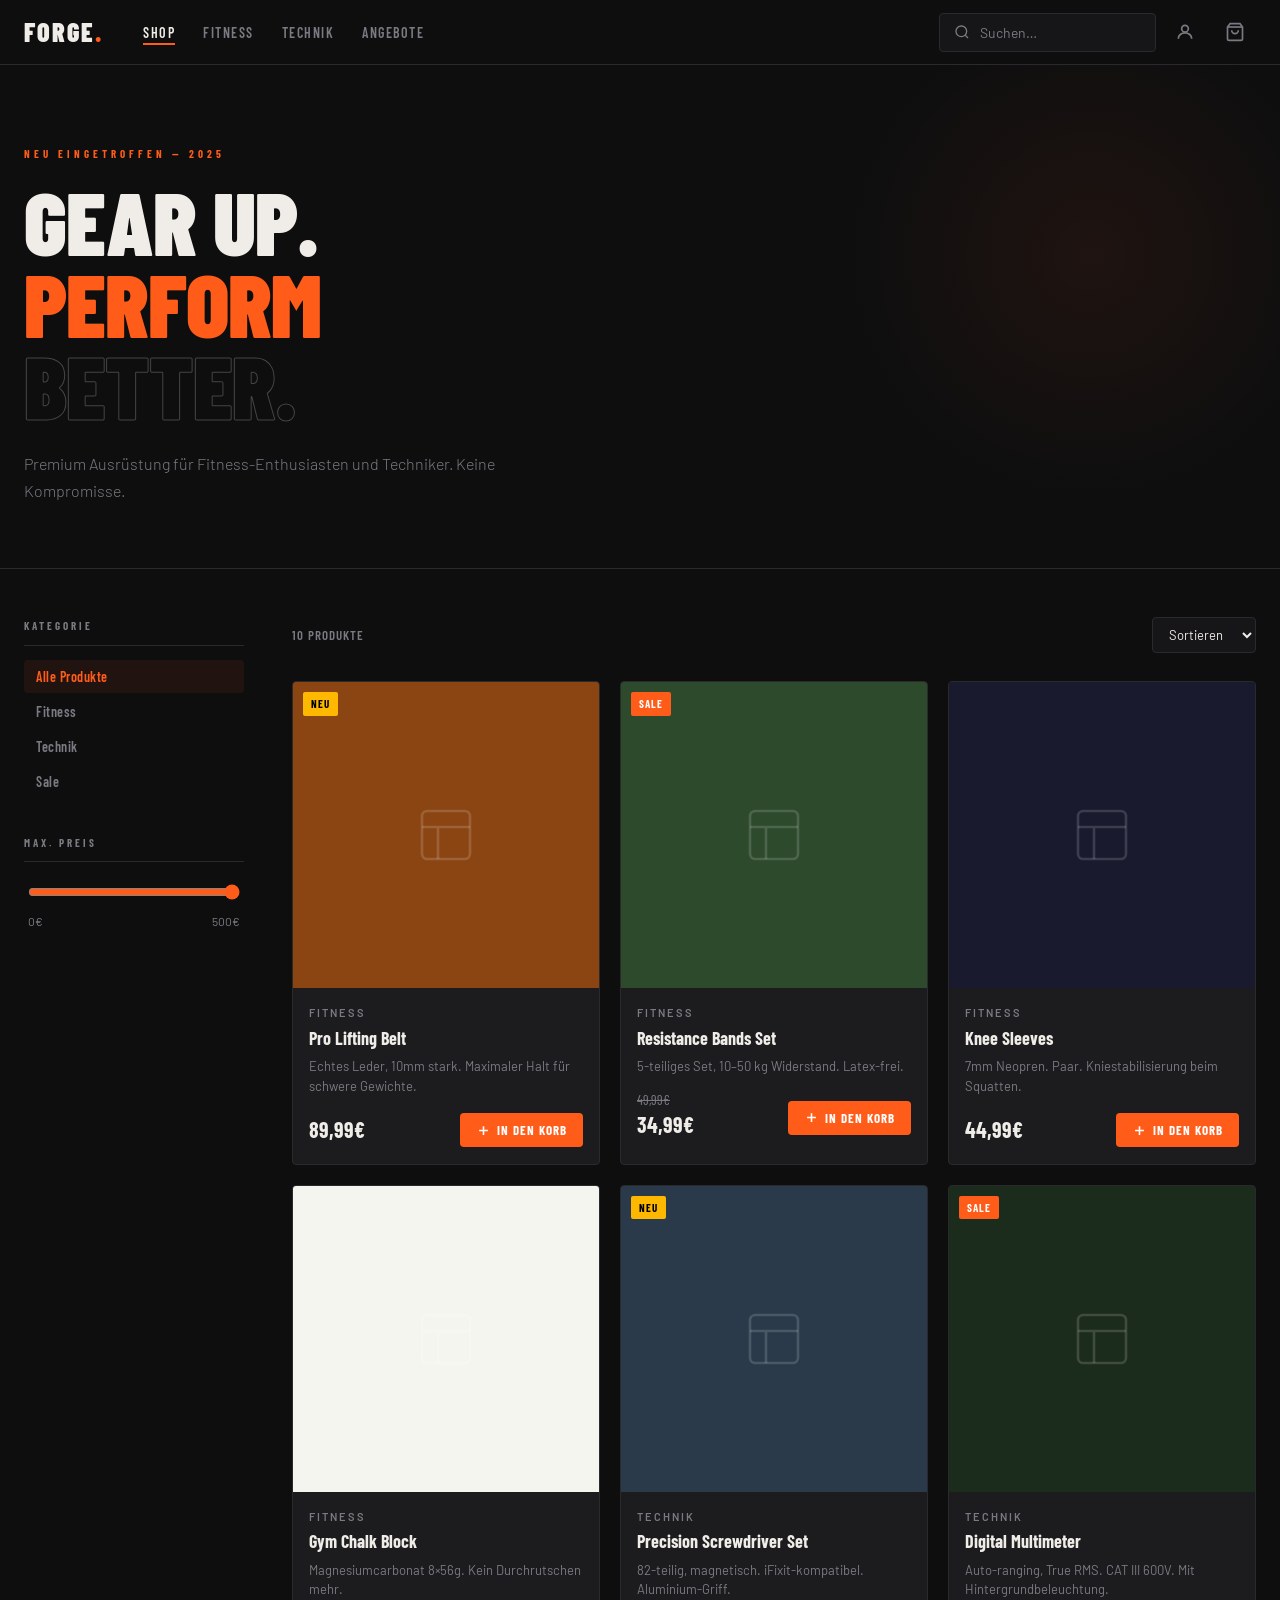
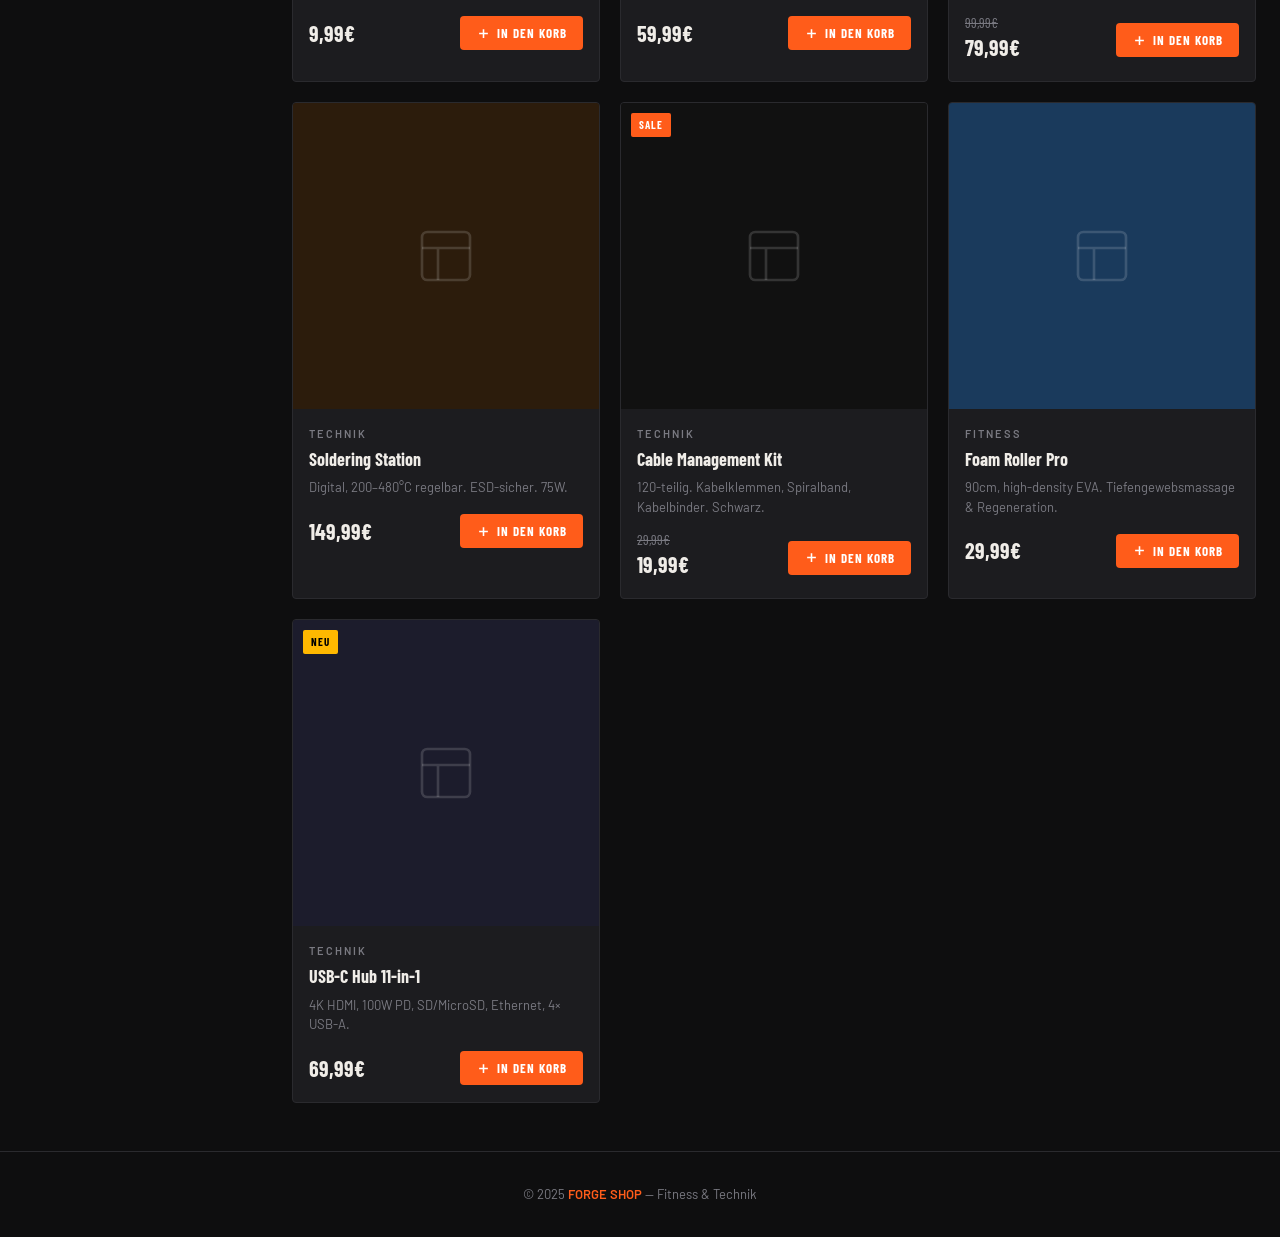
==== index.html @ 9ef71832 "Initial commit" ====
<!DOCTYPE html>
<html lang="de">
<head>
  <meta charset="UTF-8">
  <meta name="viewport" content="width=device-width, initial-scale=1.0">
  <title>FORGE SHOP</title>
  <link rel="stylesheet" href="styles/base.css">
  <link rel="stylesheet" href="styles/nav.css">
  <link rel="stylesheet" href="styles/layout.css">
  <link rel="stylesheet" href="styles/products.css">
  <link rel="stylesheet" href="styles/cart.css">
  <link rel="stylesheet" href="styles/utils.css">
</head>
<body>

<nav class="navbar">
  <div class="nav-inner">
    <a href="index.html" class="logo">FORGE<span>.</span></a>
    <ul class="nav-links">
      <li><a href="index.html" class="active">Shop</a></li>
      <li><a href="#fitness">Fitness</a></li>
      <li><a href="#technik">Technik</a></li>
      <li><a href="#angebote">Angebote</a></li>
    </ul>
    <div class="nav-actions">
      <div class="search-bar">
        <svg viewBox="0 0 24 24" fill="none" stroke="currentColor" stroke-width="2"><circle cx="11" cy="11" r="8"/><path d="m21 21-4.35-4.35"/></svg>
        <input type="text" id="searchInput" placeholder="Suchen…">
      </div>
      <a href="profile.html" class="nav-btn" title="Profil">
        <svg viewBox="0 0 24 24" fill="none" stroke="currentColor" stroke-width="2"><circle cx="12" cy="8" r="4"/><path d="M4 20c0-4 3.6-7 8-7s8 3 8 7"/></svg>
      </a>
      <button class="nav-btn" id="cartBtn" title="Warenkorb">
        <svg viewBox="0 0 24 24" fill="none" stroke="currentColor" stroke-width="2"><path d="M6 2 3 6v14a2 2 0 0 0 2 2h14a2 2 0 0 0 2-2V6l-3-4z"/><line x1="3" y1="6" x2="21" y2="6"/><path d="M16 10a4 4 0 0 1-8 0"/></svg>
        <span class="cart-count" id="cartCount">0</span>
      </button>
    </div>
  </div>
</nav>

<section class="hero">
  <div class="hero-inner">
    <div class="hero-label">Neu eingetroffen — 2025</div>
    <h1>
      GEAR UP.<br>
      <em>PERFORM</em><br>
      <span class="outline">BETTER.</span>
    </h1>
    <p class="hero-sub">Premium Ausrüstung für Fitness-Enthusiasten und Techniker. Keine Kompromisse.</p>
  </div>
</section>

<div class="shop-layout">
  <aside class="sidebar">
    <div class="sidebar-section">
      <div class="sidebar-title">Kategorie</div>
      <button class="filter-btn active" data-filter="all">Alle Produkte</button>
      <button class="filter-btn" data-filter="fitness">Fitness</button>
      <button class="filter-btn" data-filter="technik">Technik</button>
      <button class="filter-btn" data-filter="sale">Sale</button>
    </div>
    <div class="sidebar-section">
      <div class="sidebar-title">Max. Preis</div>
      <div class="price-range">
        <input type="range" id="priceRange" min="0" max="500" value="500" step="10">
        <div class="price-labels">
          <span>0€</span>
          <span id="priceVal">500€</span>
        </div>
      </div>
    </div>
  </aside>

  <main>
    <div class="products-header">
      <span class="products-count" id="productsCount">— Produkte</span>
      <select class="sort-select" id="sortSelect">
        <option value="default">Sortieren</option>
        <option value="price-asc">Preis ↑</option>
        <option value="price-desc">Preis ↓</option>
        <option value="name">Name A–Z</option>
      </select>
    </div>
    <div class="products-grid" id="productsGrid"></div>
  </main>
</div>

<div class="cart-overlay" id="cartOverlay"></div>
<div class="cart-drawer" id="cartDrawer">
  <div class="cart-head">
    <h2>Warenkorb</h2>
    <button class="cart-close" id="cartClose">
      <svg viewBox="0 0 24 24" fill="none" stroke="currentColor" stroke-width="2"><line x1="18" y1="6" x2="6" y2="18"/><line x1="6" y1="6" x2="18" y2="18"/></svg>
    </button>
  </div>
  <div class="cart-items" id="cartItems"></div>
  <div class="cart-foot" id="cartFoot" style="display:none">
    <div class="cart-summary">
      <span class="cart-total-label">Gesamt</span>
      <span class="cart-total-price" id="cartTotal">0,00€</span>
    </div>
    <button class="btn-checkout">Zur Kasse →</button>
  </div>
</div>

<div class="toast-container" id="toastContainer"></div>

<footer>
  <p>© 2025 <strong>FORGE SHOP</strong> — Fitness &amp; Technik</p>
</footer>

<script src="js/data.js"></script>
<script src="js/cart.js"></script>
<script src="js/shop.js"></script>
</body>
</html>
---- styles/base.css ----
@import url('https://fonts.googleapis.com/css2?family=Barlow+Condensed:wght@400;600;700;900&family=Barlow:wght@300;400;500&display=swap');

*, *::before, *::after { box-sizing: border-box; margin: 0; padding: 0; }

:root {
  --bg:       #0e0e0f;
  --surface:  #161618;
  --card:     #1c1c1f;
  --border:   #2a2a2e;
  --accent:   #ff5c1a;
  --accent2:  #ffb800;
  --text:     #f0ede8;
  --muted:    #7a7a82;
  --success:  #2dce6e;

  --font-display: 'Barlow Condensed', sans-serif;
  --font-body:    'Barlow', sans-serif;

  --radius: 4px;
  --gap: 24px;
}

html { scroll-behavior: smooth; }

body {
  background: var(--bg);
  color: var(--text);
  font-family: var(--font-body);
  font-size: 15px;
  line-height: 1.6;
  min-height: 100vh;
}

a { color: inherit; text-decoration: none; }
button { cursor: pointer; border: none; background: none; font-family: inherit; }
img { display: block; max-width: 100%; }
ul { list-style: none; }

::-webkit-scrollbar { width: 6px; }
::-webkit-scrollbar-track { background: var(--bg); }
::-webkit-scrollbar-thumb { background: var(--border); border-radius: 3px; }
::-webkit-scrollbar-thumb:hover { background: var(--muted); }
---- styles/nav.css ----
.navbar {
  position: sticky;
  top: 0;
  z-index: 100;
  background: var(--bg);
  border-bottom: 1px solid var(--border);
  padding: 0 var(--gap);
}

.nav-inner {
  max-width: 1280px;
  margin: 0 auto;
  height: 64px;
  display: flex;
  align-items: center;
  gap: 40px;
}

.logo {
  font-family: var(--font-display);
  font-weight: 900;
  font-size: 26px;
  letter-spacing: 2px;
  text-transform: uppercase;
  color: var(--text);
  white-space: nowrap;
}

.logo span { color: var(--accent); }

.nav-links {
  display: flex;
  gap: 28px;
  flex: 1;
}

.nav-links a {
  font-family: var(--font-display);
  font-weight: 600;
  font-size: 14px;
  letter-spacing: 1.5px;
  text-transform: uppercase;
  color: var(--muted);
  transition: color 0.2s;
}

.nav-links a:hover,
.nav-links a.active { color: var(--text); }

.nav-links a.active {
  position: relative;
}

.nav-links a.active::after {
  content: '';
  position: absolute;
  bottom: -4px;
  left: 0; right: 0;
  height: 2px;
  background: var(--accent);
}

.nav-actions {
  display: flex;
  align-items: center;
  gap: 8px;
  margin-left: auto;
}

.nav-btn {
  position: relative;
  width: 42px;
  height: 42px;
  display: flex;
  align-items: center;
  justify-content: center;
  border-radius: var(--radius);
  color: var(--muted);
  transition: color 0.2s, background 0.2s;
}

.nav-btn:hover {
  color: var(--text);
  background: var(--surface);
}

.nav-btn svg { width: 20px; height: 20px; }

.cart-count {
  position: absolute;
  top: 4px;
  right: 4px;
  min-width: 18px;
  height: 18px;
  background: var(--accent);
  color: #fff;
  font-size: 10px;
  font-weight: 700;
  border-radius: 9px;
  display: flex;
  align-items: center;
  justify-content: center;
  padding: 0 4px;
  line-height: 1;
  transform: scale(0);
  transition: transform 0.2s cubic-bezier(.34,1.56,.64,1);
}

.cart-count.visible { transform: scale(1); }

@media (max-width: 768px) {
  .nav-links { display: none; }
  .nav-inner { gap: 16px; }
}
---- styles/layout.css ----
.hero {
  border-bottom: 1px solid var(--border);
  padding: 80px var(--gap) 64px;
  position: relative;
  overflow: hidden;
}

.hero::before {
  content: '';
  position: absolute;
  top: -60px; right: -60px;
  width: 500px; height: 500px;
  background: radial-gradient(circle, rgba(255,92,26,0.07) 0%, transparent 70%);
  pointer-events: none;
}

.hero-inner {
  max-width: 1280px;
  margin: 0 auto;
}

.hero-label {
  font-family: var(--font-display);
  font-size: 11px;
  font-weight: 700;
  letter-spacing: 4px;
  text-transform: uppercase;
  color: var(--accent);
  margin-bottom: 16px;
}

.hero h1 {
  font-family: var(--font-display);
  font-weight: 900;
  font-size: clamp(48px, 7vw, 96px);
  line-height: 0.92;
  text-transform: uppercase;
  letter-spacing: -1px;
  margin-bottom: 24px;
}

.hero h1 em {
  font-style: normal;
  color: var(--accent);
  -webkit-text-stroke: 0px;
}

.hero h1 .outline {
  -webkit-text-stroke: 1px rgba(240,237,232,0.25);
  color: transparent;
}

.hero-sub {
  font-size: 16px;
  color: var(--muted);
  font-weight: 300;
  max-width: 480px;
  line-height: 1.7;
}

.shop-layout {
  max-width: 1280px;
  margin: 0 auto;
  padding: 48px var(--gap);
  display: grid;
  grid-template-columns: 220px 1fr;
  gap: 48px;
}

@media (max-width: 900px) {
  .shop-layout { grid-template-columns: 1fr; }
  .sidebar { display: flex; gap: 16px; flex-wrap: wrap; }
}

.sidebar-section { margin-bottom: 36px; }

.sidebar-title {
  font-family: var(--font-display);
  font-size: 11px;
  font-weight: 700;
  letter-spacing: 3px;
  text-transform: uppercase;
  color: var(--muted);
  margin-bottom: 14px;
  padding-bottom: 10px;
  border-bottom: 1px solid var(--border);
}

.filter-btn {
  display: block;
  width: 100%;
  text-align: left;
  padding: 8px 12px;
  border-radius: var(--radius);
  font-family: var(--font-display);
  font-weight: 600;
  font-size: 14px;
  letter-spacing: 0.5px;
  color: var(--muted);
  transition: color 0.15s, background 0.15s;
  margin-bottom: 2px;
}

.filter-btn:hover { color: var(--text); background: var(--surface); }
.filter-btn.active { color: var(--accent); background: rgba(255,92,26,0.08); }

.price-range { padding: 0 4px; }

.price-range input[type=range] {
  width: 100%;
  accent-color: var(--accent);
  margin-top: 8px;
}

.price-labels {
  display: flex;
  justify-content: space-between;
  font-size: 12px;
  color: var(--muted);
  margin-top: 6px;
}
---- styles/products.css ----
.products-header {
  display: flex;
  align-items: center;
  justify-content: space-between;
  margin-bottom: 28px;
  gap: 16px;
}

.products-count {
  font-family: var(--font-display);
  font-size: 13px;
  font-weight: 600;
  letter-spacing: 1px;
  color: var(--muted);
  text-transform: uppercase;
}

.sort-select {
  background: var(--surface);
  border: 1px solid var(--border);
  color: var(--text);
  font-family: var(--font-body);
  font-size: 13px;
  padding: 8px 12px;
  border-radius: var(--radius);
  cursor: pointer;
}

.sort-select:focus { outline: none; border-color: var(--accent); }

.products-grid {
  display: grid;
  grid-template-columns: repeat(auto-fill, minmax(240px, 1fr));
  gap: 20px;
}

.product-card {
  background: var(--card);
  border: 1px solid var(--border);
  border-radius: var(--radius);
  overflow: hidden;
  transition: border-color 0.2s, transform 0.2s;
  cursor: pointer;
}

.product-card:hover {
  border-color: rgba(255,92,26,0.4);
  transform: translateY(-3px);
}

.product-img {
  width: 100%;
  aspect-ratio: 1 / 1;
  background: var(--surface);
  display: flex;
  align-items: center;
  justify-content: center;
  overflow: hidden;
  position: relative;
}

.product-img img {
  width: 100%;
  height: 100%;
  object-fit: cover;
  transition: transform 0.4s;
}

.product-card:hover .product-img img { transform: scale(1.04); }

.product-badge {
  position: absolute;
  top: 10px;
  left: 10px;
  background: var(--accent);
  color: #fff;
  font-family: var(--font-display);
  font-size: 11px;
  font-weight: 700;
  letter-spacing: 1px;
  text-transform: uppercase;
  padding: 3px 8px;
  border-radius: 2px;
}

.product-badge.new { background: var(--accent2); color: #000; }
.product-badge.sale { background: var(--accent); }

.product-info {
  padding: 16px;
}

.product-category {
  font-size: 11px;
  font-weight: 600;
  letter-spacing: 2px;
  text-transform: uppercase;
  color: var(--muted);
  margin-bottom: 6px;
}

.product-name {
  font-family: var(--font-display);
  font-weight: 700;
  font-size: 18px;
  line-height: 1.2;
  margin-bottom: 8px;
  color: var(--text);
}

.product-desc {
  font-size: 13px;
  color: var(--muted);
  margin-bottom: 16px;
  line-height: 1.5;
}

.product-footer {
  display: flex;
  align-items: center;
  justify-content: space-between;
  gap: 12px;
}

.product-price {
  font-family: var(--font-display);
  font-weight: 700;
  font-size: 22px;
  color: var(--text);
}

.product-price .old-price {
  font-size: 14px;
  color: var(--muted);
  text-decoration: line-through;
  font-weight: 400;
  display: block;
  line-height: 1;
}

.btn-cart {
  display: flex;
  align-items: center;
  gap: 6px;
  padding: 9px 16px;
  background: var(--accent);
  color: #fff;
  font-family: var(--font-display);
  font-weight: 700;
  font-size: 13px;
  letter-spacing: 1px;
  text-transform: uppercase;
  border-radius: var(--radius);
  transition: background 0.2s, transform 0.15s;
  white-space: nowrap;
}

.btn-cart:hover { background: #e04a10; }
.btn-cart:active { transform: scale(0.96); }
.btn-cart svg { width: 15px; height: 15px; flex-shrink: 0; }

.btn-cart.added {
  background: var(--success);
}
---- styles/cart.css ----
.cart-overlay {
  position: fixed;
  inset: 0;
  background: rgba(0,0,0,0.6);
  z-index: 200;
  opacity: 0;
  pointer-events: none;
  transition: opacity 0.3s;
}

.cart-overlay.open { opacity: 1; pointer-events: all; }

.cart-drawer {
  position: fixed;
  top: 0; right: 0;
  width: 420px;
  max-width: 100vw;
  height: 100%;
  background: var(--surface);
  border-left: 1px solid var(--border);
  z-index: 201;
  display: flex;
  flex-direction: column;
  transform: translateX(100%);
  transition: transform 0.35s cubic-bezier(0.4, 0, 0.2, 1);
}

.cart-drawer.open { transform: translateX(0); }

.cart-head {
  display: flex;
  align-items: center;
  justify-content: space-between;
  padding: 20px 24px;
  border-bottom: 1px solid var(--border);
}

.cart-head h2 {
  font-family: var(--font-display);
  font-weight: 900;
  font-size: 22px;
  letter-spacing: 1px;
  text-transform: uppercase;
}

.cart-close {
  width: 36px;
  height: 36px;
  display: flex;
  align-items: center;
  justify-content: center;
  border-radius: var(--radius);
  color: var(--muted);
  transition: color 0.2s, background 0.2s;
}

.cart-close:hover { color: var(--text); background: var(--card); }
.cart-close svg { width: 20px; height: 20px; }

.cart-items {
  flex: 1;
  overflow-y: auto;
  padding: 16px 24px;
}

.cart-empty {
  display: flex;
  flex-direction: column;
  align-items: center;
  justify-content: center;
  height: 100%;
  gap: 16px;
  color: var(--muted);
  text-align: center;
}

.cart-empty svg { width: 48px; height: 48px; opacity: 0.3; }

.cart-empty p {
  font-family: var(--font-display);
  font-size: 16px;
  font-weight: 600;
  letter-spacing: 1px;
  text-transform: uppercase;
}

.cart-item {
  display: grid;
  grid-template-columns: 72px 1fr auto;
  gap: 14px;
  align-items: center;
  padding: 14px 0;
  border-bottom: 1px solid var(--border);
}

.cart-item:last-child { border-bottom: none; }

.cart-item-img {
  width: 72px;
  height: 72px;
  border-radius: var(--radius);
  background: var(--card);
  object-fit: cover;
}

.cart-item-name {
  font-family: var(--font-display);
  font-weight: 700;
  font-size: 16px;
  line-height: 1.2;
  margin-bottom: 4px;
}

.cart-item-price {
  font-size: 13px;
  color: var(--accent);
  font-weight: 500;
}

.cart-item-qty {
  display: flex;
  align-items: center;
  gap: 8px;
  margin-top: 8px;
}

.qty-btn {
  width: 26px;
  height: 26px;
  display: flex;
  align-items: center;
  justify-content: center;
  background: var(--card);
  border: 1px solid var(--border);
  border-radius: 2px;
  color: var(--text);
  font-size: 16px;
  line-height: 1;
  transition: background 0.15s, border-color 0.15s;
}

.qty-btn:hover { background: var(--border); border-color: var(--muted); }

.qty-num {
  font-family: var(--font-display);
  font-weight: 700;
  font-size: 16px;
  min-width: 20px;
  text-align: center;
}

.cart-item-remove {
  color: var(--muted);
  padding: 4px;
  border-radius: 2px;
  transition: color 0.15s;
  align-self: flex-start;
}

.cart-item-remove:hover { color: var(--accent); }
.cart-item-remove svg { width: 16px; height: 16px; }

.cart-foot {
  padding: 20px 24px;
  border-top: 1px solid var(--border);
  background: var(--card);
}

.cart-summary {
  display: flex;
  justify-content: space-between;
  align-items: center;
  margin-bottom: 16px;
}

.cart-total-label {
  font-family: var(--font-display);
  font-size: 12px;
  font-weight: 700;
  letter-spacing: 2px;
  text-transform: uppercase;
  color: var(--muted);
}

.cart-total-price {
  font-family: var(--font-display);
  font-weight: 900;
  font-size: 28px;
  color: var(--text);
}

.btn-checkout {
  display: block;
  width: 100%;
  padding: 16px;
  background: var(--accent);
  color: #fff;
  font-family: var(--font-display);
  font-weight: 900;
  font-size: 16px;
  letter-spacing: 2px;
  text-transform: uppercase;
  border-radius: var(--radius);
  text-align: center;
  transition: background 0.2s;
}

.btn-checkout:hover { background: #e04a10; }
---- styles/utils.css ----
.toast-container {
  position: fixed;
  bottom: 24px;
  right: 24px;
  z-index: 300;
  display: flex;
  flex-direction: column;
  gap: 10px;
  pointer-events: none;
}

.toast {
  background: var(--card);
  border: 1px solid var(--border);
  border-left: 3px solid var(--accent);
  color: var(--text);
  font-family: var(--font-display);
  font-weight: 600;
  font-size: 14px;
  letter-spacing: 0.5px;
  padding: 14px 18px;
  border-radius: var(--radius);
  box-shadow: 0 8px 32px rgba(0,0,0,0.4);
  transform: translateX(120%);
  transition: transform 0.3s cubic-bezier(0.4,0,0.2,1);
  min-width: 240px;
}

.toast.show { transform: translateX(0); }
.toast.success { border-left-color: var(--success); }

.page { display: none; }
.page.active { display: block; }

.search-bar {
  display: flex;
  align-items: center;
  gap: 10px;
  background: var(--surface);
  border: 1px solid var(--border);
  border-radius: var(--radius);
  padding: 0 14px;
  flex: 1;
  max-width: 340px;
  transition: border-color 0.2s;
}

.search-bar:focus-within { border-color: var(--accent); }

.search-bar svg { width: 16px; height: 16px; color: var(--muted); flex-shrink: 0; }

.search-bar input {
  flex: 1;
  background: none;
  border: none;
  color: var(--text);
  font-family: var(--font-body);
  font-size: 14px;
  padding: 10px 0;
}

.search-bar input::placeholder { color: var(--muted); }
.search-bar input:focus { outline: none; }

.no-results {
  grid-column: 1/-1;
  text-align: center;
  padding: 60px 20px;
  color: var(--muted);
}

.no-results p {
  font-family: var(--font-display);
  font-size: 18px;
  font-weight: 600;
  letter-spacing: 1px;
  text-transform: uppercase;
}

footer {
  border-top: 1px solid var(--border);
  padding: 32px var(--gap);
  text-align: center;
  color: var(--muted);
  font-size: 13px;
}

footer strong { color: var(--accent); font-weight: 600; }
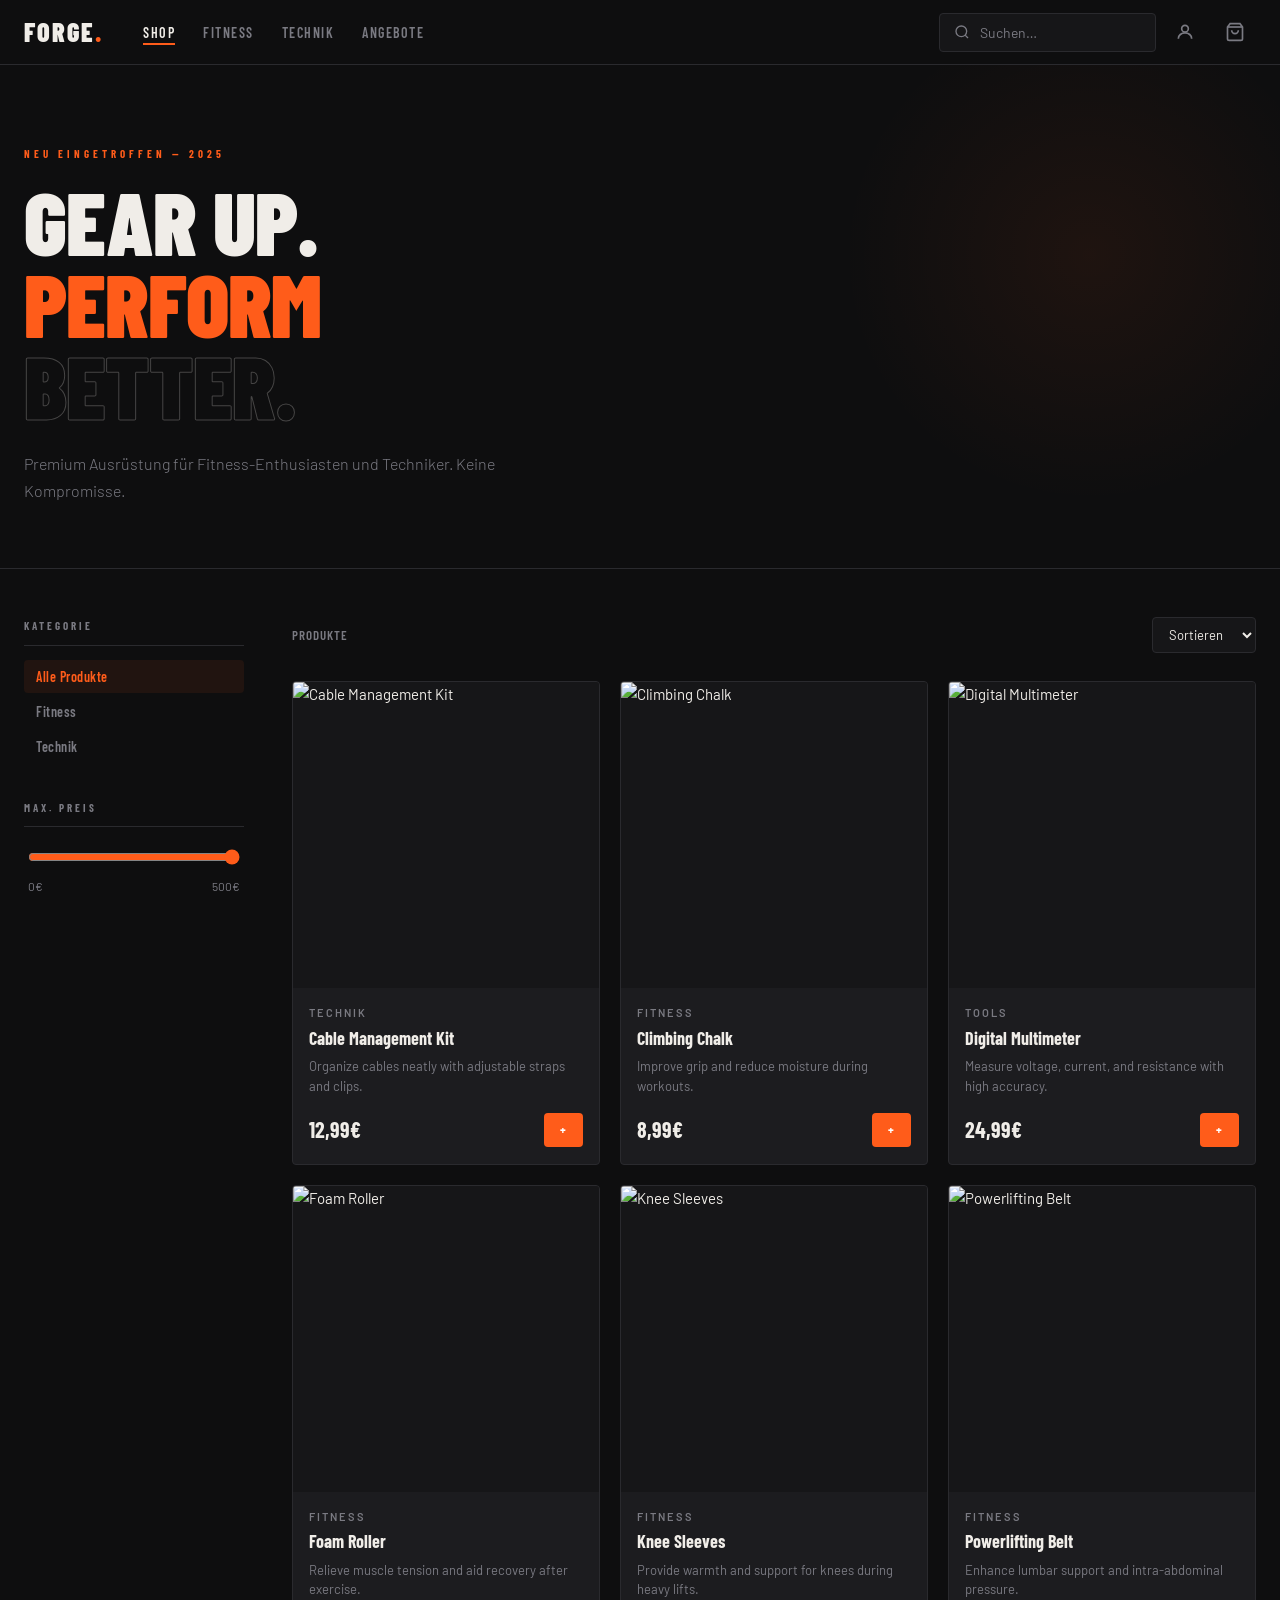
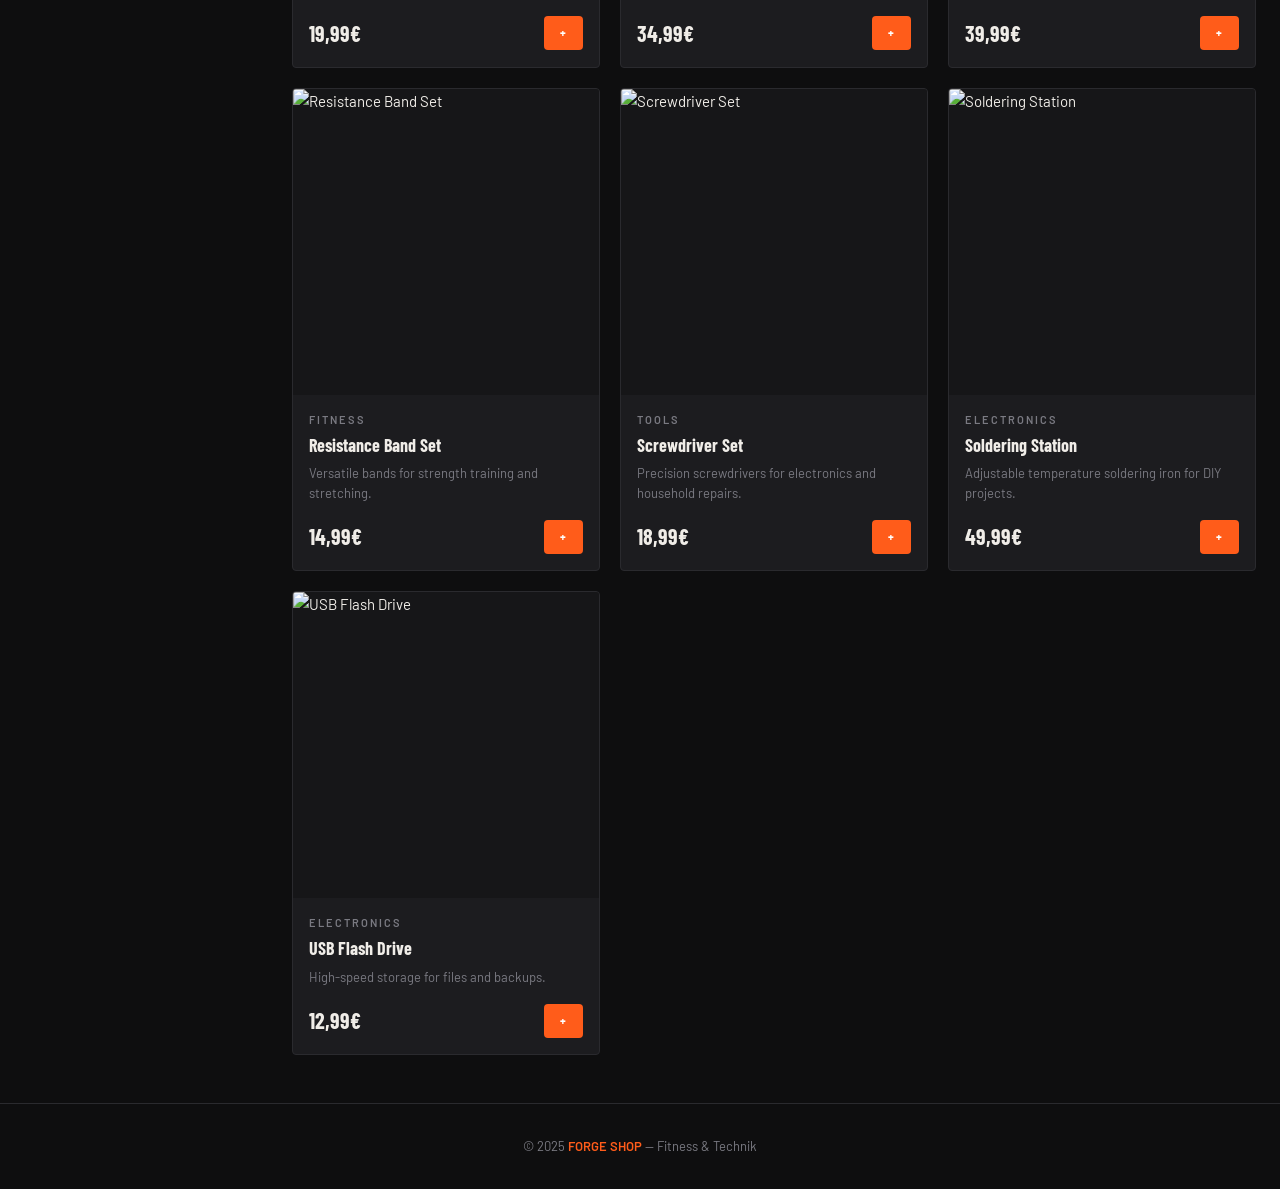
==== commit 81924822: "produkte in js geladen und in products-grid hochgeladen alle produkte" ====
--- a/index.html
+++ b/index.html
@@ -30,7 +30,7 @@
       <a href="profile.html" class="nav-btn" title="Profil">
         <svg viewBox="0 0 24 24" fill="none" stroke="currentColor" stroke-width="2"><circle cx="12" cy="8" r="4"/><path d="M4 20c0-4 3.6-7 8-7s8 3 8 7"/></svg>
       </a>
-      <button class="nav-btn" id="cartBtn" title="Warenkorb">
+      <button class="nav-btn" >
         <svg viewBox="0 0 24 24" fill="none" stroke="currentColor" stroke-width="2"><path d="M6 2 3 6v14a2 2 0 0 0 2 2h14a2 2 0 0 0 2-2V6l-3-4z"/><line x1="3" y1="6" x2="21" y2="6"/><path d="M16 10a4 4 0 0 1-8 0"/></svg>
         <span class="cart-count" id="cartCount">0</span>
       </button>
@@ -54,10 +54,10 @@
   <aside class="sidebar">
     <div class="sidebar-section">
       <div class="sidebar-title">Kategorie</div>
-      <button class="filter-btn active" data-filter="all">Alle Produkte</button>
-      <button class="filter-btn" data-filter="fitness">Fitness</button>
-      <button class="filter-btn" data-filter="technik">Technik</button>
-      <button class="filter-btn" data-filter="sale">Sale</button>
+      <button class="filter-btn active" >Alle Produkte</button>
+      <button class="filter-btn" >Fitness</button>
+      <button class="filter-btn" >Technik</button>
+      
     </div>
     <div class="sidebar-section">
       <div class="sidebar-title">Max. Preis</div>
@@ -73,15 +73,15 @@
 
   <main>
     <div class="products-header">
-      <span class="products-count" id="productsCount">— Produkte</span>
-      <select class="sort-select" id="sortSelect">
+      <span class="products-count"> Produkte</span>
+      <select class="sort-select">
         <option value="default">Sortieren</option>
         <option value="price-asc">Preis ↑</option>
         <option value="price-desc">Preis ↓</option>
         <option value="name">Name A–Z</option>
       </select>
     </div>
-    <div class="products-grid" id="productsGrid"></div>
+    <div class="products-grid" ></div>
   </main>
 </div>
 
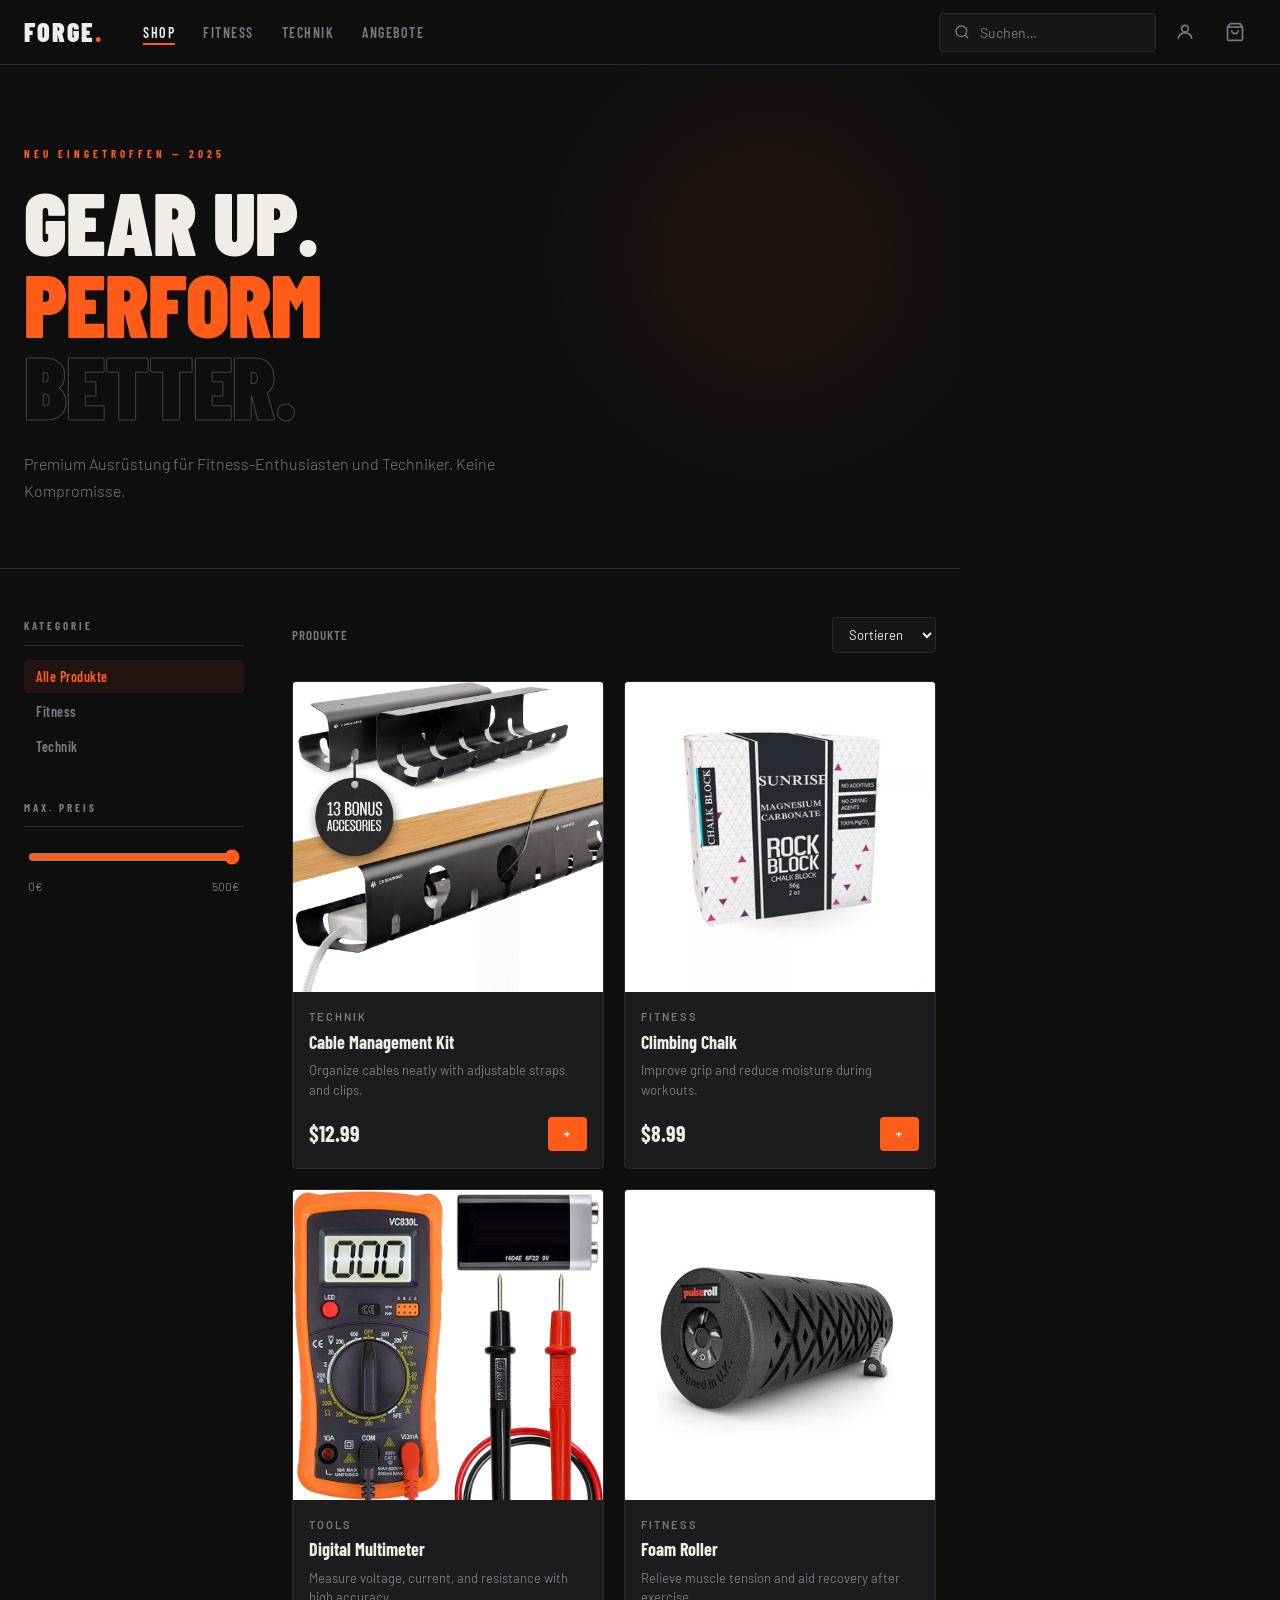
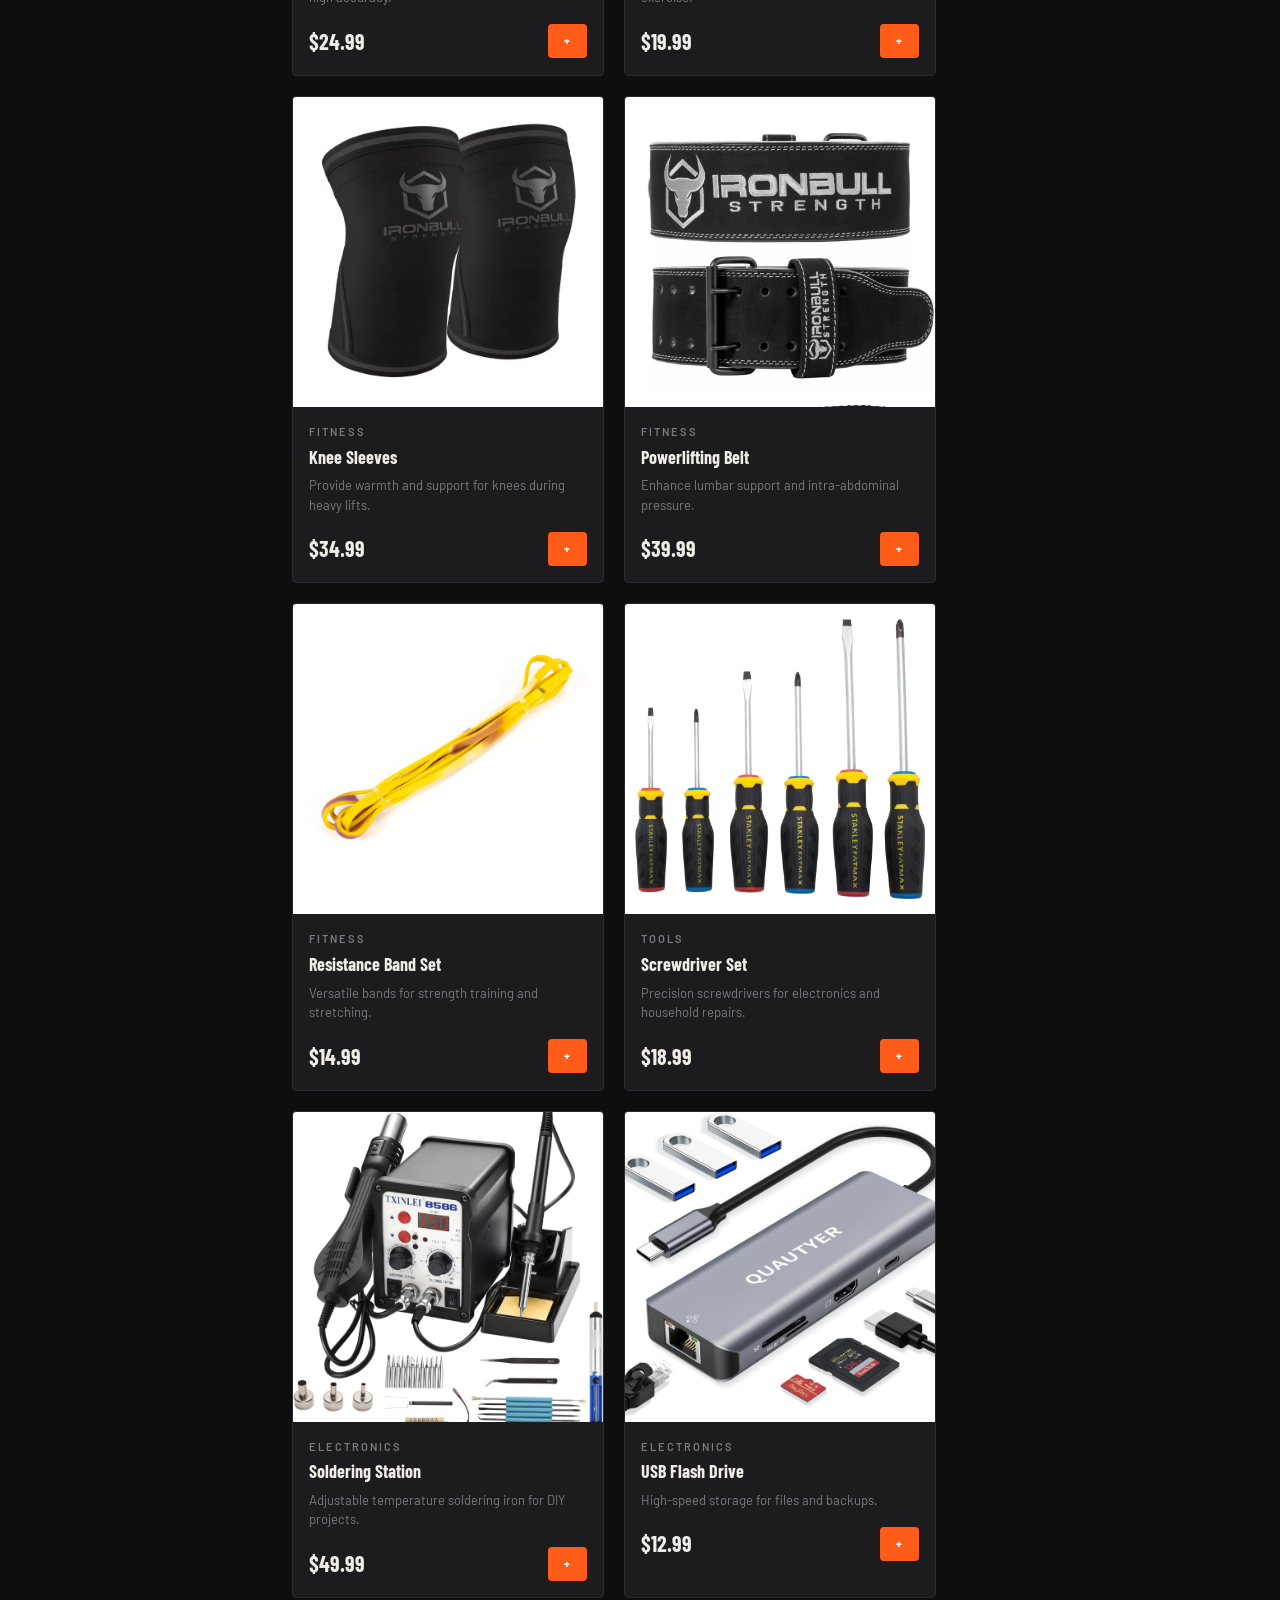
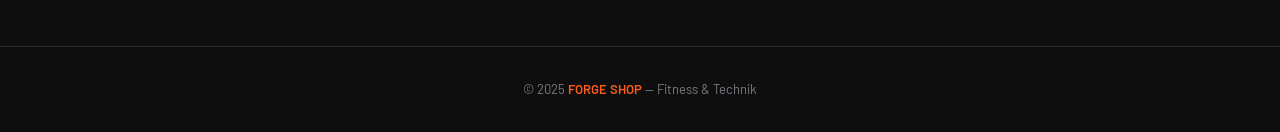
==== commit 918ffe1d: "bilder gefixed, warenkorb sidebar erstellt mit js, produkte einfugen fehtl" ====
--- a/index.html
+++ b/index.html
@@ -30,7 +30,7 @@
       <a href="profile.html" class="nav-btn" title="Profil">
         <svg viewBox="0 0 24 24" fill="none" stroke="currentColor" stroke-width="2"><circle cx="12" cy="8" r="4"/><path d="M4 20c0-4 3.6-7 8-7s8 3 8 7"/></svg>
       </a>
-      <button class="nav-btn" >
+      <button class="nav-btn js-cart" >
         <svg viewBox="0 0 24 24" fill="none" stroke="currentColor" stroke-width="2"><path d="M6 2 3 6v14a2 2 0 0 0 2 2h14a2 2 0 0 0 2-2V6l-3-4z"/><line x1="3" y1="6" x2="21" y2="6"/><path d="M16 10a4 4 0 0 1-8 0"/></svg>
         <span class="cart-count" id="cartCount">0</span>
       </button>
@@ -81,29 +81,17 @@
         <option value="name">Name A–Z</option>
       </select>
     </div>
-    <div class="products-grid" ></div>
+    <div class="products-grid" >
+      
+    </div>
+   
   </main>
 </div>
 
-<div class="cart-overlay" id="cartOverlay"></div>
-<div class="cart-drawer" id="cartDrawer">
-  <div class="cart-head">
-    <h2>Warenkorb</h2>
-    <button class="cart-close" id="cartClose">
-      <svg viewBox="0 0 24 24" fill="none" stroke="currentColor" stroke-width="2"><line x1="18" y1="6" x2="6" y2="18"/><line x1="6" y1="6" x2="18" y2="18"/></svg>
-    </button>
-  </div>
-  <div class="cart-items" id="cartItems"></div>
-  <div class="cart-foot" id="cartFoot" style="display:none">
-    <div class="cart-summary">
-      <span class="cart-total-label">Gesamt</span>
-      <span class="cart-total-price" id="cartTotal">0,00€</span>
-    </div>
-    <button class="btn-checkout">Zur Kasse →</button>
-  </div>
+<div class="cart">
+  
 </div>
 
-<div class="toast-container" id="toastContainer"></div>
 
 <footer>
   <p>© 2025 <strong>FORGE SHOP</strong> — Fitness &amp; Technik</p>
--- a/styles/nav.css
+++ b/styles/nav.css
@@ -1,7 +1,7 @@
 .navbar {
   position: sticky;
   top: 0;
-  z-index: 100;
+  z-index: 200;
   background: var(--bg);
   border-bottom: 1px solid var(--border);
   padding: 0 var(--gap);
--- a/styles/cart.css
+++ b/styles/cart.css
@@ -1,208 +1,283 @@
-.cart-overlay {
+/* ─── CART SIDEBAR ─── */
+
+.cart-sidebar {
   position: fixed;
-  inset: 0;
-  background: rgba(0,0,0,0.6);
-  z-index: 200;
-  opacity: 0;
-  pointer-events: none;
-  transition: opacity 0.3s;
-}
-
-.cart-overlay.open { opacity: 1; pointer-events: all; }
-
-.cart-drawer {
-  position: fixed;
-  top: 0; right: 0;
-  width: 420px;
-  max-width: 100vw;
-  height: 100%;
-  background: var(--surface);
-  border-left: 1px solid var(--border);
-  z-index: 201;
-  display: flex;
-  flex-direction: column;
-  transform: translateX(100%);
-  transition: transform 0.35s cubic-bezier(0.4, 0, 0.2, 1);
-}
-
-.cart-drawer.open { transform: translateX(0); }
-
-.cart-head {
+  top: 0;
+  right: 0;
+  width: 320px;
+  height: 100vh;
+  background: #0d0d0d;
+  border-left: 1px solid #1e1e1e;
+  display: flex;
+  flex-direction: column;
+  z-index: 100;
+  font-family: inherit;
+}
+
+/* Header */
+.cart-sidebar header {
+  padding: 28px 24px 20px;
+  border-bottom: 1px solid #1e1e1e;
   display: flex;
   align-items: center;
   justify-content: space-between;
-  padding: 20px 24px;
-  border-bottom: 1px solid var(--border);
-}
-
-.cart-head h2 {
-  font-family: var(--font-display);
-  font-weight: 900;
-  font-size: 22px;
-  letter-spacing: 1px;
-  text-transform: uppercase;
-}
-
-.cart-close {
-  width: 36px;
-  height: 36px;
-  display: flex;
+}
+
+.cart-sidebar header h2 {
+  font-size: 11px;
+  font-weight: 600;
+  letter-spacing: 0.12em;
+  text-transform: uppercase;
+  color: #fff;
+  margin: 0;
+}
+
+.cart-sidebar header span {
+  font-size: 11px;
+  color: #444;
+  letter-spacing: 0.05em;
+}
+
+/* Empty state */
+.cart-empty {
+  flex: 1;
+  display: flex;
+  flex-direction: column;
   align-items: center;
   justify-content: center;
-  border-radius: var(--radius);
-  color: var(--muted);
-  transition: color 0.2s, background 0.2s;
-}
-
-.cart-close:hover { color: var(--text); background: var(--card); }
-.cart-close svg { width: 20px; height: 20px; }
-
+  gap: 12px;
+  padding: 24px;
+}
+
+.cart-empty svg {
+  width: 32px;
+  height: 32px;
+  stroke: #333;
+}
+
+.cart-empty p {
+  font-size: 12px;
+  color: #444;
+  letter-spacing: 0.05em;
+  margin: 0;
+}
+
+/* Items list */
 .cart-items {
   flex: 1;
   overflow-y: auto;
-  padding: 16px 24px;
-}
-
-.cart-empty {
-  display: flex;
-  flex-direction: column;
-  align-items: center;
-  justify-content: center;
-  height: 100%;
-  gap: 16px;
-  color: var(--muted);
-  text-align: center;
-}
-
-.cart-empty svg { width: 48px; height: 48px; opacity: 0.3; }
-
-.cart-empty p {
-  font-family: var(--font-display);
-  font-size: 16px;
-  font-weight: 600;
-  letter-spacing: 1px;
-  text-transform: uppercase;
-}
-
+  padding: 8px 0;
+  scrollbar-width: none;
+}
+
+.cart-items::-webkit-scrollbar {
+  display: none;
+}
+
+/* Single item */
 .cart-item {
   display: grid;
-  grid-template-columns: 72px 1fr auto;
-  gap: 14px;
-  align-items: center;
-  padding: 14px 0;
-  border-bottom: 1px solid var(--border);
-}
-
-.cart-item:last-child { border-bottom: none; }
-
-.cart-item-img {
-  width: 72px;
-  height: 72px;
-  border-radius: var(--radius);
-  background: var(--card);
+  grid-template-columns: 52px 1fr auto;
+  gap: 12px;
+  align-items: center;
+  padding: 14px 24px;
+  border-bottom: 1px solid #141414;
+  transition: background 0.15s;
+}
+
+.cart-item:hover {
+  background: #111;
+}
+
+.cart-item img {
+  width: 52px;
+  height: 52px;
   object-fit: cover;
-}
-
-.cart-item-name {
-  font-family: var(--font-display);
-  font-weight: 700;
-  font-size: 16px;
-  line-height: 1.2;
-  margin-bottom: 4px;
-}
-
-.cart-item-price {
+  border-radius: 4px;
+  background: #1a1a1a;
+}
+
+.cart-item-info {
+  display: flex;
+  flex-direction: column;
+  gap: 4px;
+  min-width: 0;
+}
+
+.cart-item-info p {
   font-size: 13px;
-  color: var(--accent);
   font-weight: 500;
-}
-
+  color: #e8e8e8;
+  margin: 0;
+  white-space: nowrap;
+  overflow: hidden;
+  text-overflow: ellipsis;
+}
+
+.cart-item-info span {
+  font-size: 12px;
+  color: #555;
+}
+
+/* Qty controls */
 .cart-item-qty {
   display: flex;
-  align-items: center;
+  flex-direction: column;
+  align-items: flex-end;
   gap: 8px;
-  margin-top: 8px;
-}
-
-.qty-btn {
-  width: 26px;
-  height: 26px;
+}
+
+.cart-item-qty strong {
+  font-size: 13px;
+  font-weight: 600;
+  color: #fff;
+}
+
+.qty-controls {
+  display: flex;
+  align-items: center;
+  gap: 0;
+  border: 1px solid #222;
+  border-radius: 4px;
+  overflow: hidden;
+}
+
+.qty-controls button {
+  width: 24px;
+  height: 24px;
+  background: transparent;
+  border: none;
+  color: #666;
+  font-size: 14px;
+  cursor: pointer;
   display: flex;
   align-items: center;
   justify-content: center;
-  background: var(--card);
-  border: 1px solid var(--border);
-  border-radius: 2px;
-  color: var(--text);
+  transition: color 0.15s, background 0.15s;
+}
+
+.qty-controls button:hover {
+  color: #fff;
+  background: #1a1a1a;
+}
+
+.qty-controls span {
+  font-size: 12px;
+  color: #999;
+  min-width: 20px;
+  text-align: center;
+}
+
+/* Remove btn */
+.cart-item-remove {
+  position: absolute;
+  right: 24px;
+  background: none;
+  border: none;
+  color: #333;
+  cursor: pointer;
   font-size: 16px;
   line-height: 1;
-  transition: background 0.15s, border-color 0.15s;
-}
-
-.qty-btn:hover { background: var(--border); border-color: var(--muted); }
-
-.qty-num {
-  font-family: var(--font-display);
+  padding: 0;
+  transition: color 0.15s;
+}
+
+.cart-item-remove:hover {
+  color: #888;
+}
+
+/* Footer */
+.cart-sidebar footer {
+  padding: 20px 24px 28px;
+  border-top: 1px solid #1e1e1e;
+  display: flex;
+  flex-direction: column;
+  gap: 16px;
+}
+
+.cart-subtotal {
+  display: flex;
+  justify-content: space-between;
+  align-items: center;
+}
+
+.cart-subtotal span {
+  font-size: 11px;
+  letter-spacing: 0.08em;
+  text-transform: uppercase;
+  color: #444;
+}
+
+.cart-subtotal strong {
+  font-size: 18px;
   font-weight: 700;
-  font-size: 16px;
-  min-width: 20px;
-  text-align: center;
-}
-
-.cart-item-remove {
-  color: var(--muted);
-  padding: 4px;
-  border-radius: 2px;
+  color: #fff;
+  letter-spacing: -0.02em;
+}
+
+.cart-divider {
+  border: none;
+  border-top: 1px solid #1e1e1e;
+  margin: 0;
+}
+
+.btn-checkout {
+  width: 100%;
+  padding: 14px;
+  background: #fff;
+  color: #000;
+  border: none;
+  border-radius: 4px;
+  font-size: 12px;
+  font-weight: 700;
+  letter-spacing: 0.1em;
+  text-transform: uppercase;
+  cursor: pointer;
+  transition: background 0.15s, transform 0.1s;
+}
+
+.btn-checkout:hover {
+  background: #e8e8e8;
+}
+
+.btn-checkout:active {
+  transform: scale(0.98);
+}
+
+.btn-continue {
+  width: 100%;
+  padding: 10px;
+  background: transparent;
+  color: #444;
+  border: none;
+  font-size: 12px;
+  letter-spacing: 0.08em;
+  text-transform: uppercase;
+  cursor: pointer;
   transition: color 0.15s;
-  align-self: flex-start;
-}
-
-.cart-item-remove:hover { color: var(--accent); }
-.cart-item-remove svg { width: 16px; height: 16px; }
-
-.cart-foot {
-  padding: 20px 24px;
-  border-top: 1px solid var(--border);
-  background: var(--card);
-}
-
-.cart-summary {
-  display: flex;
-  justify-content: space-between;
-  align-items: center;
-  margin-bottom: 16px;
-}
-
-.cart-total-label {
-  font-family: var(--font-display);
-  font-size: 12px;
-  font-weight: 700;
-  letter-spacing: 2px;
-  text-transform: uppercase;
-  color: var(--muted);
-}
-
-.cart-total-price {
-  font-family: var(--font-display);
-  font-weight: 900;
-  font-size: 28px;
-  color: var(--text);
-}
-
-.btn-checkout {
-  display: block;
-  width: 100%;
-  padding: 16px;
-  background: var(--accent);
-  color: #fff;
-  font-family: var(--font-display);
-  font-weight: 900;
-  font-size: 16px;
-  letter-spacing: 2px;
-  text-transform: uppercase;
-  border-radius: var(--radius);
-  text-align: center;
-  transition: background 0.2s;
-}
-
-.btn-checkout:hover { background: #e04a10; }
+}
+
+.btn-continue:hover {
+  color: #888;
+}
+
+/* ─── Adjust main layout so content doesn't go under sidebar ─── */
+
+.shop-layout {
+  margin-right: 320px;
+}
+
+.hero {
+  margin-right: 320px;
+}
+
+@media (max-width: 900px) {
+  .cart-sidebar {
+    display: none; /* auf mobile als Drawer lösen */
+  }
+
+  .shop-layout,
+  .hero {
+    margin-right: 0;
+  }
+}
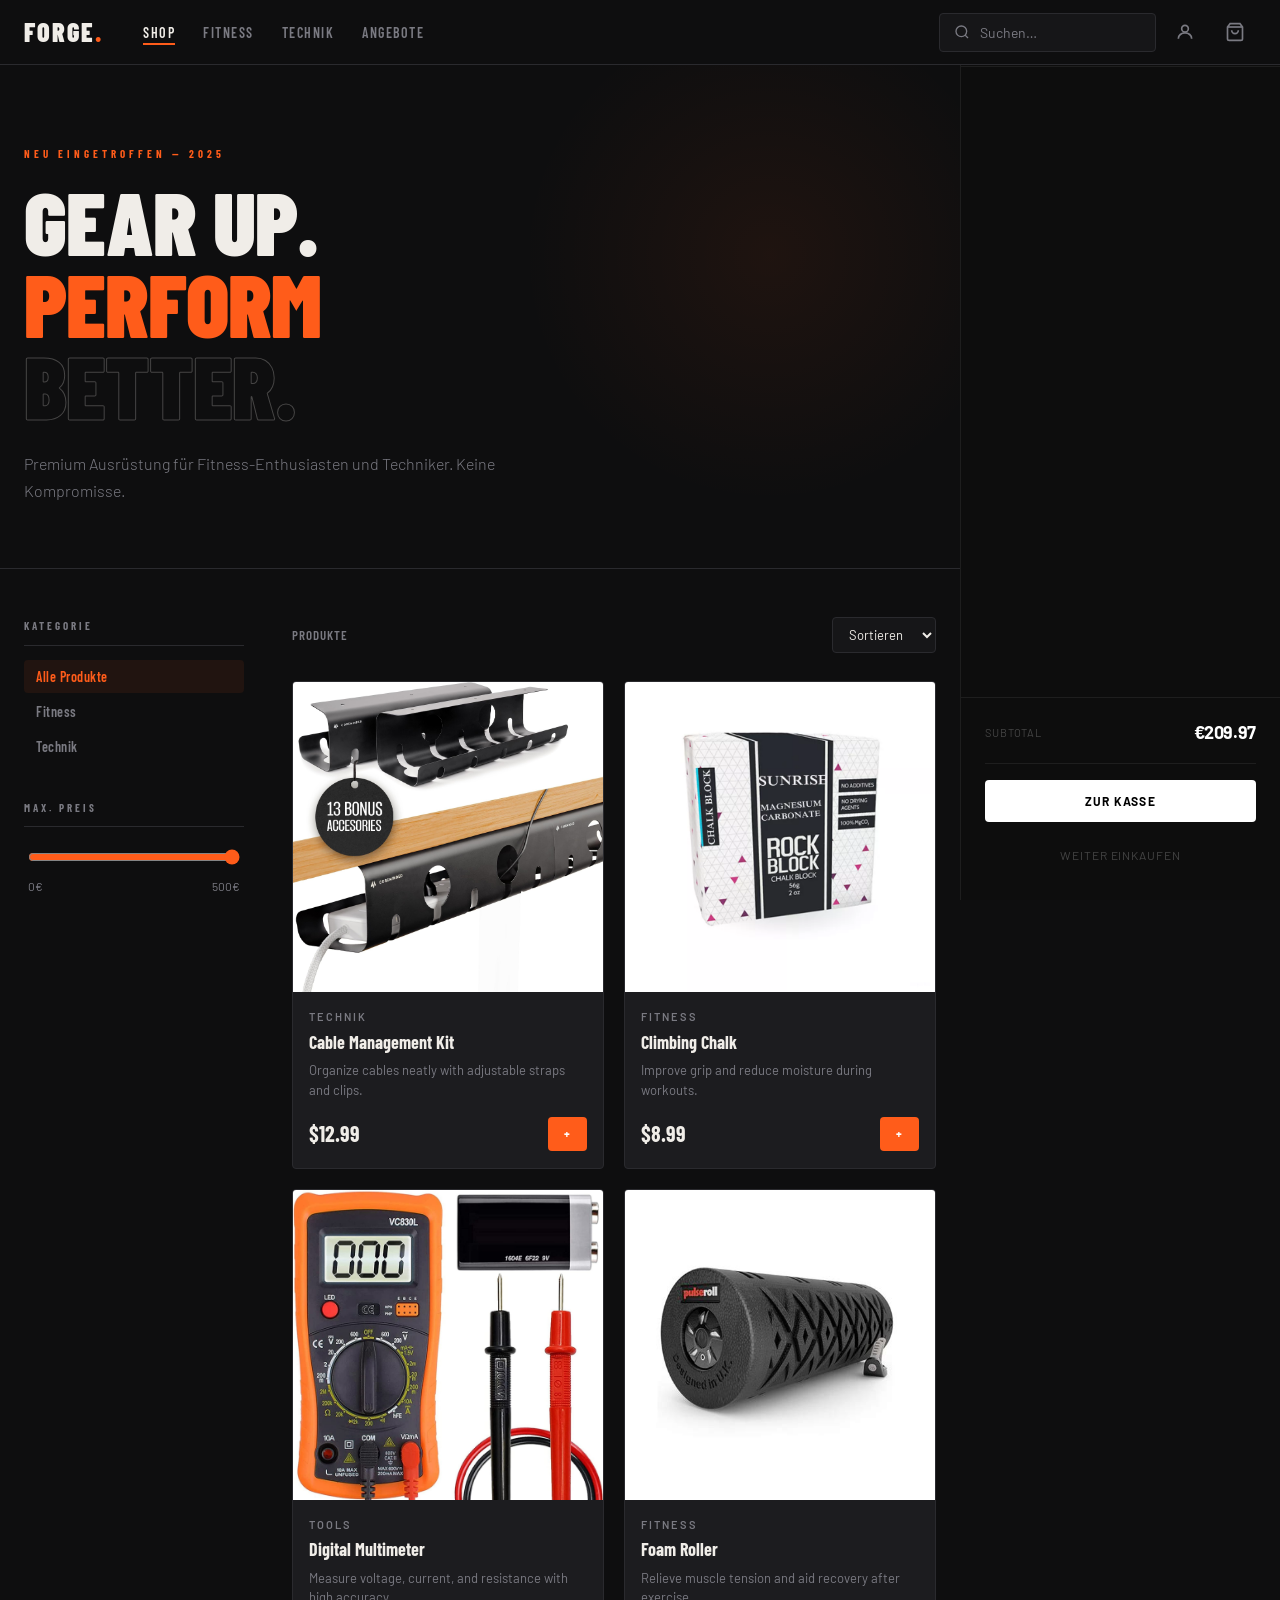
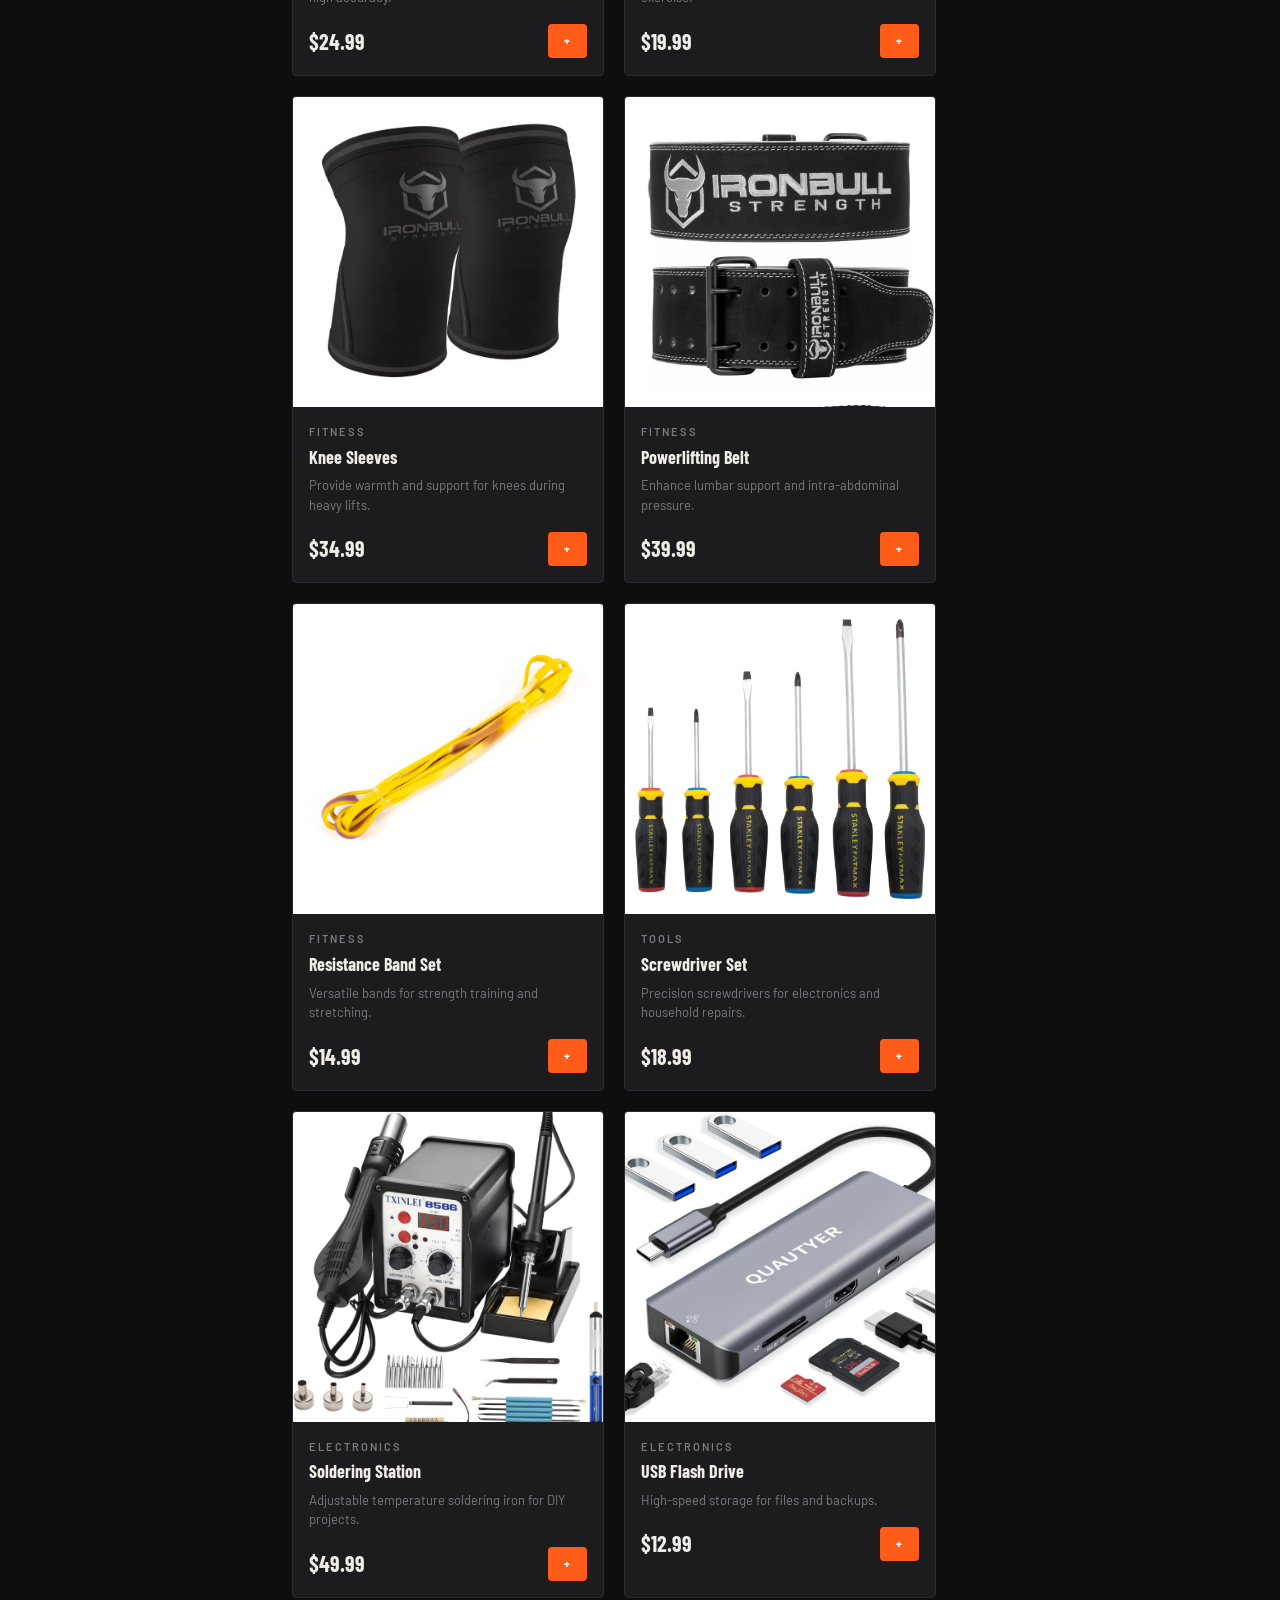
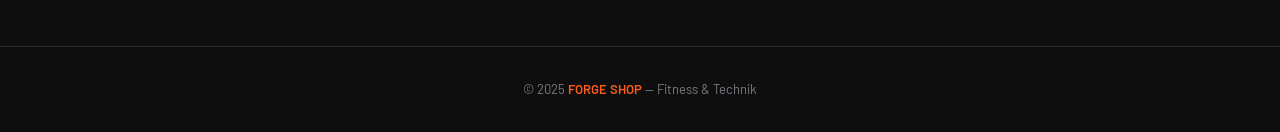
==== commit edd81e51: "Problm warnekorb etc." ====
--- a/index.html
+++ b/index.html
@@ -89,7 +89,29 @@
 </div>
 
 <div class="cart">
-  
+  <div class="cart-sidebar">
+    <!-- Cart Header -->
+    <header>
+      <h2>Warenkorb</h2>
+      <span id="cartItemCount">0</span>
+    </header>
+
+    <!-- Cart Items -->
+    <div class="cart-items js-cart-items">
+     
+      </div>
+
+    <!-- Cart Footer -->
+    <footer>
+      <div class="cart-subtotal">
+        <span>Subtotal</span>
+        <strong>€209.97</strong>
+      </div>
+      <hr class="cart-divider">
+      <button class="btn-checkout">Zur Kasse</button>
+      <button class="btn-continue">Weiter einkaufen</button>
+    </footer>
+  </div>
 </div>
 
 
--- a/styles/cart.css
+++ b/styles/cart.css
@@ -170,12 +170,14 @@
 
 /* Remove btn */
 .cart-item-remove {
-  position: absolute;
   right: 24px;
-  background: none;
-  border: none;
-  color: #333;
-  cursor: pointer;
+  
+  background:white;
+  margin-left: 140px;
+  border: none;
+  color: #ffffff;
+  cursor: pointer;
+  font-weight: bold;
   font-size: 16px;
   line-height: 1;
   padding: 0;
@@ -183,7 +185,7 @@
 }
 
 .cart-item-remove:hover {
-  color: #888;
+  color: #725656;
 }
 
 /* Footer */
